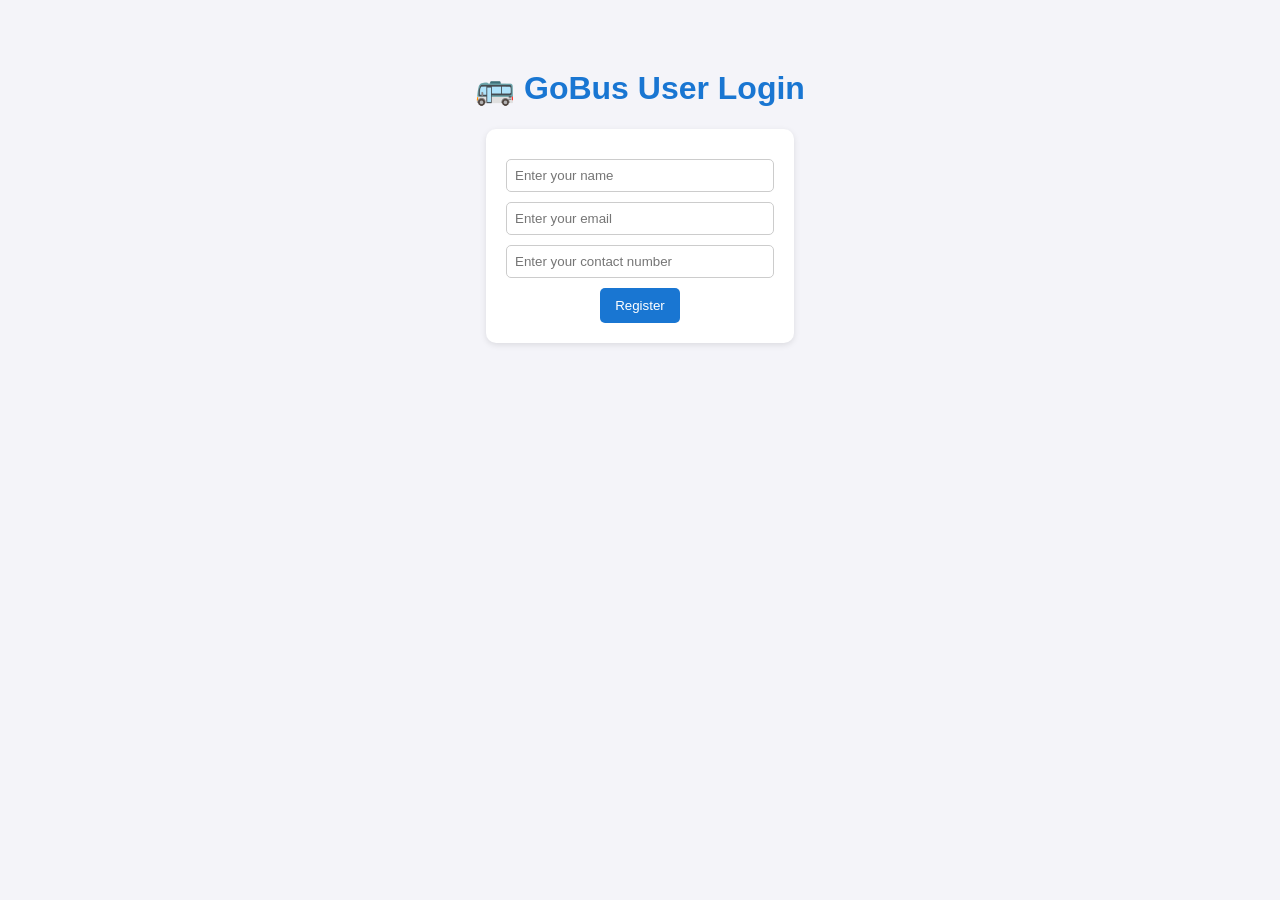
==== backend/demo/src/main/resources/static/User.html @ b605453b "4" ====
<!DOCTYPE html>
<html lang="en">
<head>
  <meta charset="UTF-8">
  <title>GoBus Login</title>
  <style>
    body { font-family: Arial, sans-serif; background: #f4f4f9; padding: 40px; text-align: center; }
    h1 { color: #1976d2; }
    form { background: white; padding: 20px; border-radius: 10px; box-shadow: 0 2px 6px rgba(0,0,0,0.1); display: inline-block; }
    input { display: block; margin: 10px auto; padding: 8px; width: 250px; border: 1px solid #ccc; border-radius: 5px; }
    button { background: #1976d2; color: white; padding: 10px 15px; border: none; border-radius: 5px; cursor: pointer; }
    button:hover { background: #125ea8; }
  </style>
</head>
<body>
  <h1>🚌 GoBus User Login</h1>
  <form onsubmit="registerUser(event)">
    <input type="text" id="name" placeholder="Enter your name" required>
    <input type="email" id="email" placeholder="Enter your email" required>
    <input type="text" id="contact" placeholder="Enter your contact number" required>
    <button type="submit">Register</button>
  </form>

  <script>
    async function registerUser(event) {
      event.preventDefault();

      const user = {
        name: document.getElementById("name").value,
        email: document.getElementById("email").value,
        contactNo: document.getElementById("contact").value
      };

      const res = await fetch("http://localhost:8080/users/register", {
        method: "POST",
        headers: { "Content-Type": "application/json" },
        body: JSON.stringify(user)
      });

      const msg = await res.text();
      alert(msg);
    }
  </script>
</body>
</html>
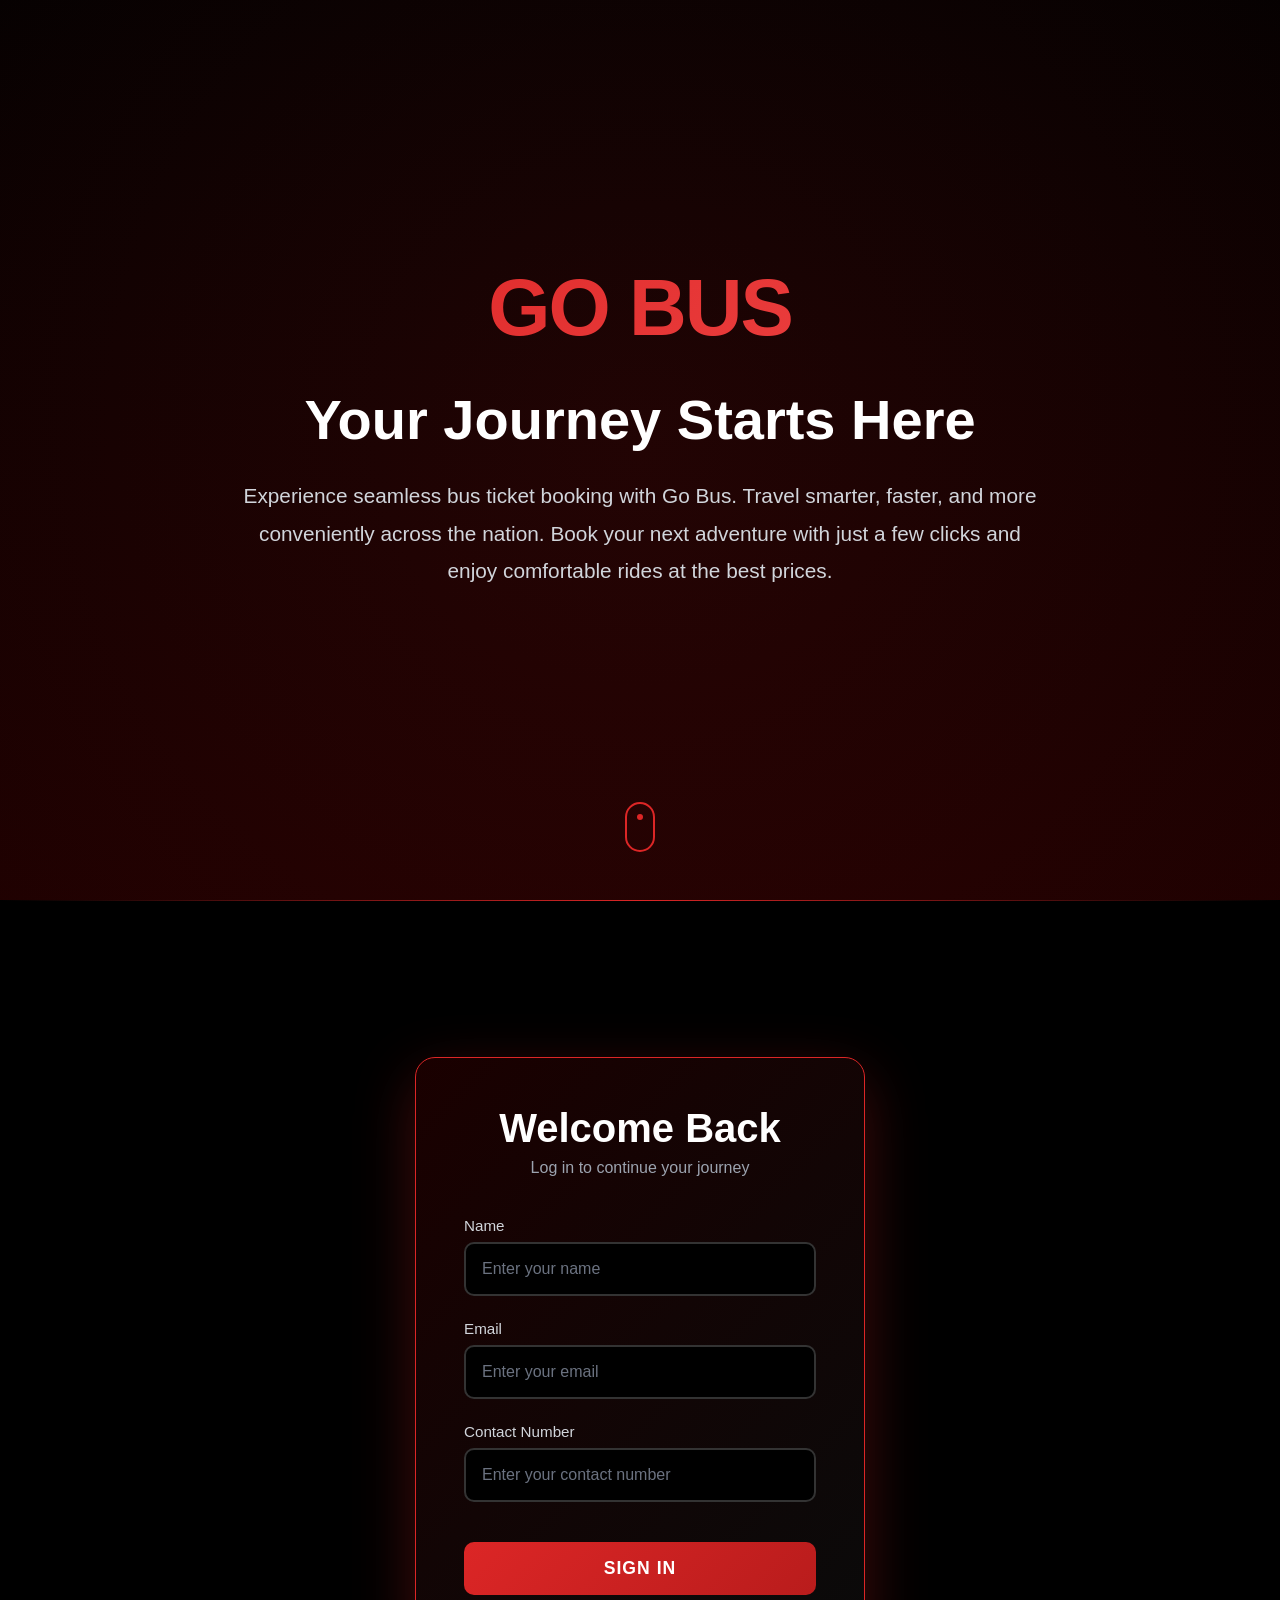
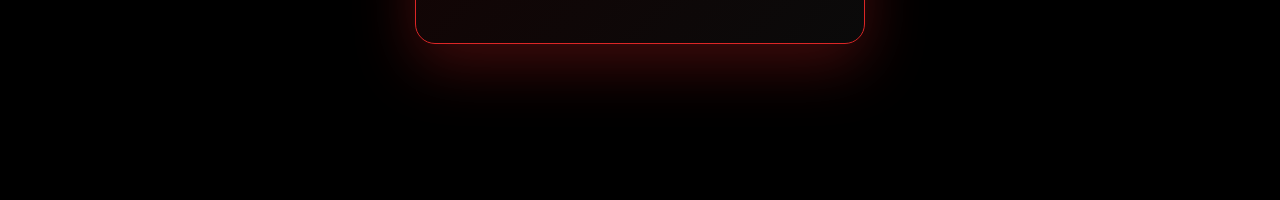
==== commit 71161e54: "5" ====
--- a/backend/demo/src/main/resources/static/User.html
+++ b/backend/demo/src/main/resources/static/User.html
@@ -1,45 +1,331 @@
 <!DOCTYPE html>
 <html lang="en">
 <head>
-  <meta charset="UTF-8">
-  <title>GoBus Login</title>
-  <style>
-    body { font-family: Arial, sans-serif; background: #f4f4f9; padding: 40px; text-align: center; }
-    h1 { color: #1976d2; }
-    form { background: white; padding: 20px; border-radius: 10px; box-shadow: 0 2px 6px rgba(0,0,0,0.1); display: inline-block; }
-    input { display: block; margin: 10px auto; padding: 8px; width: 250px; border: 1px solid #ccc; border-radius: 5px; }
-    button { background: #1976d2; color: white; padding: 10px 15px; border: none; border-radius: 5px; cursor: pointer; }
-    button:hover { background: #125ea8; }
-  </style>
+    <meta charset="UTF-8">
+    <meta name="viewport" content="width=device-width, initial-scale=1.0">
+    <title>Go Bus - Your Journey Starts Here</title>
+    <style>
+        * {
+            margin: 0;
+            padding: 0;
+            box-sizing: border-box;
+        }
+
+        body {
+            font-family: 'Segoe UI', Tahoma, Geneva, Verdana, sans-serif;
+            background: #000;
+            color: #fff;
+            overflow-x: hidden;
+        }
+
+        /* Hero Section */
+        .hero {
+            min-height: 100vh;
+            display: flex;
+            flex-direction: column;
+            justify-content: center;
+            align-items: center;
+            padding: 2rem;
+            background: linear-gradient(180deg, #000 0%, #1a0000 100%);
+            position: relative;
+            overflow: hidden;
+        }
+
+        .hero::before {
+            content: '';
+            position: absolute;
+            top: -50%;
+            left: -50%;
+            width: 200%;
+            height: 200%;
+            background: radial-gradient(circle, rgba(220, 38, 38, 0.1) 0%, transparent 70%);
+            animation: pulse 8s ease-in-out infinite;
+        }
+
+        @keyframes pulse {
+            0%, 100% { transform: scale(1); opacity: 0.5; }
+            50% { transform: scale(1.1); opacity: 0.8; }
+        }
+
+        .logo {
+            font-size: 5rem;
+            font-weight: 900;
+            background: linear-gradient(135deg, #dc2626 0%, #ef4444 100%);
+            -webkit-background-clip: text;
+            -webkit-text-fill-color: transparent;
+            background-clip: text;
+            margin-bottom: 2rem;
+            position: relative;
+            z-index: 1;
+            letter-spacing: -2px;
+        }
+
+        .hero-content {
+            max-width: 800px;
+            text-align: center;
+            position: relative;
+            z-index: 1;
+        }
+
+        .hero h1 {
+            font-size: 3.5rem;
+            margin-bottom: 1.5rem;
+            font-weight: 700;
+            line-height: 1.2;
+        }
+
+        .hero p {
+            font-size: 1.3rem;
+            line-height: 1.8;
+            color: #d1d5db;
+            margin-bottom: 3rem;
+        }
+
+        .scroll-indicator {
+            position: absolute;
+            bottom: 3rem;
+            left: 50%;
+            transform: translateX(-50%);
+            z-index: 1;
+        }
+
+        .scroll-indicator span {
+            display: block;
+            width: 30px;
+            height: 50px;
+            border: 2px solid #dc2626;
+            border-radius: 25px;
+            position: relative;
+        }
+
+        .scroll-indicator span::before {
+            content: '';
+            position: absolute;
+            top: 10px;
+            left: 50%;
+            width: 6px;
+            height: 6px;
+            background: #dc2626;
+            border-radius: 50%;
+            transform: translateX(-50%);
+            animation: scroll 2s infinite;
+        }
+
+        @keyframes scroll {
+            0% { top: 10px; opacity: 1; }
+            100% { top: 30px; opacity: 0; }
+        }
+
+        /* Login Section */
+        .login-section {
+            min-height: 100vh;
+            display: flex;
+            justify-content: center;
+            align-items: center;
+            padding: 2rem;
+            background: #000;
+            position: relative;
+        }
+
+        .login-section::before {
+            content: '';
+            position: absolute;
+            top: 0;
+            left: 0;
+            right: 0;
+            height: 1px;
+            background: linear-gradient(90deg, transparent, #dc2626, transparent);
+        }
+
+        .login-container {
+            background: linear-gradient(135deg, #1a0000 0%, #0a0a0a 100%);
+            border: 1px solid #dc2626;
+            border-radius: 20px;
+            padding: 3rem;
+            width: 100%;
+            max-width: 450px;
+            box-shadow: 0 20px 60px rgba(220, 38, 38, 0.3);
+            transition: transform 0.3s ease;
+        }
+
+        .login-container:hover {
+            transform: translateY(-5px);
+        }
+
+        .login-header {
+            text-align: center;
+            margin-bottom: 2.5rem;
+        }
+
+        .login-header h2 {
+            font-size: 2.5rem;
+            margin-bottom: 0.5rem;
+            color: #fff;
+        }
+
+        .login-header p {
+            color: #9ca3af;
+            font-size: 1rem;
+        }
+
+        .form-group {
+            margin-bottom: 1.5rem;
+        }
+
+        .form-group label {
+            display: block;
+            margin-bottom: 0.5rem;
+            color: #d1d5db;
+            font-size: 0.95rem;
+            font-weight: 500;
+        }
+
+        .form-group input {
+            width: 100%;
+            padding: 1rem;
+            background: #000;
+            border: 2px solid #333;
+            border-radius: 10px;
+            color: #fff;
+            font-size: 1rem;
+            transition: all 0.3s ease;
+            outline: none;
+        }
+
+        .form-group input:focus {
+            border-color: #dc2626;
+            box-shadow: 0 0 0 3px rgba(220, 38, 38, 0.1);
+        }
+
+        .form-group input::placeholder {
+            color: #6b7280;
+        }
+
+        .submit-btn {
+            width: 100%;
+            padding: 1rem;
+            background: linear-gradient(135deg, #dc2626 0%, #b91c1c 100%);
+            border: none;
+            border-radius: 10px;
+            color: #fff;
+            font-size: 1.1rem;
+            font-weight: 700;
+            cursor: pointer;
+            transition: all 0.3s ease;
+            margin-top: 1rem;
+            text-transform: uppercase;
+            letter-spacing: 1px;
+        }
+
+        .submit-btn:hover {
+            background: linear-gradient(135deg, #b91c1c 0%, #991b1b 100%);
+            transform: translateY(-2px);
+            box-shadow: 0 10px 30px rgba(220, 38, 38, 0.4);
+        }
+
+        .submit-btn:active {
+            transform: translateY(0);
+        }
+
+        /* Responsive */
+        @media (max-width: 768px) {
+            .logo {
+                font-size: 3rem;
+            }
+
+            .hero h1 {
+                font-size: 2rem;
+            }
+
+            .hero p {
+                font-size: 1.1rem;
+            }
+
+            .login-container {
+                padding: 2rem;
+            }
+
+            .login-header h2 {
+                font-size: 2rem;
+            }
+        }
+    </style>
 </head>
 <body>
-  <h1>🚌 GoBus User Login</h1>
-  <form onsubmit="registerUser(event)">
-    <input type="text" id="name" placeholder="Enter your name" required>
-    <input type="email" id="email" placeholder="Enter your email" required>
-    <input type="text" id="contact" placeholder="Enter your contact number" required>
-    <button type="submit">Register</button>
-  </form>
-
-  <script>
-    async function registerUser(event) {
-      event.preventDefault();
-
-      const user = {
-        name: document.getElementById("name").value,
-        email: document.getElementById("email").value,
-        contactNo: document.getElementById("contact").value
-      };
-
-      const res = await fetch("http://localhost:8080/users/register", {
-        method: "POST",
-        headers: { "Content-Type": "application/json" },
-        body: JSON.stringify(user)
-      });
-
-      const msg = await res.text();
-      alert(msg);
-    }
-  </script>
+    <!-- Hero Section -->
+    <section class="hero">
+        <div class="hero-content">
+            <div class="logo">GO BUS</div>
+            <h1>Your Journey Starts Here</h1>
+            <p>Experience seamless bus ticket booking with Go Bus. Travel smarter, faster, and more conveniently across the nation. Book your next adventure with just a few clicks and enjoy comfortable rides at the best prices.</p>
+        </div>
+        <div class="scroll-indicator">
+            <span></span>
+        </div>
+    </section>
+
+    <!-- Login Section -->
+    <section class="login-section">
+        <div class="login-container">
+            <div class="login-header">
+                <h2>Welcome Back</h2>
+                <p>Log in to continue your journey</p>
+            </div>
+            <form id="loginForm">
+                <div class="form-group">
+                    <label for="name">Name</label>
+                    <input type="text" id="name" name="name" placeholder="Enter your name" required>
+                </div>
+                <div class="form-group">
+                    <label for="email">Email</label>
+                    <input type="email" id="email" name="email" placeholder="Enter your email" required>
+                </div>
+                <div class="form-group">
+                    <label for="contact">Contact Number</label>
+                    <input type="tel" id="contact" name="contact" placeholder="Enter your contact number" required>
+                </div>
+                <button type="submit" class="submit-btn">Sign In</button>
+            </form>
+        </div>
+    </section>
+
+    <script>
+        // Smooth scroll behavior
+        document.querySelector('.scroll-indicator').addEventListener('click', function() {
+            document.querySelector('.login-section').scrollIntoView({ behavior: 'smooth' });
+        });
+
+        // Register user function
+        async function registerUser(event) {
+            event.preventDefault();
+
+            const user = {
+                name: document.getElementById("name").value,
+                email: document.getElementById("email").value,
+                contactNo: document.getElementById("contact").value
+            };
+
+            try {
+                const res = await fetch("http://localhost:8080/users/register", {
+                    method: "POST",
+                    headers: { "Content-Type": "application/json" },
+                    body: JSON.stringify(user)
+                });
+
+                const msg = await res.text();
+                alert(msg);
+                
+                // Redirect to index page if successful
+                if (res.ok) {
+                    window.location.href = "index.html";
+                }
+            } catch (error) {
+                alert("Error connecting to server: " + error.message);
+            }
+        }
+
+        // Attach the registerUser function to form submit
+        document.getElementById('loginForm').addEventListener('submit', registerUser);
+    </script>
 </body>
-</html>
+</html>
